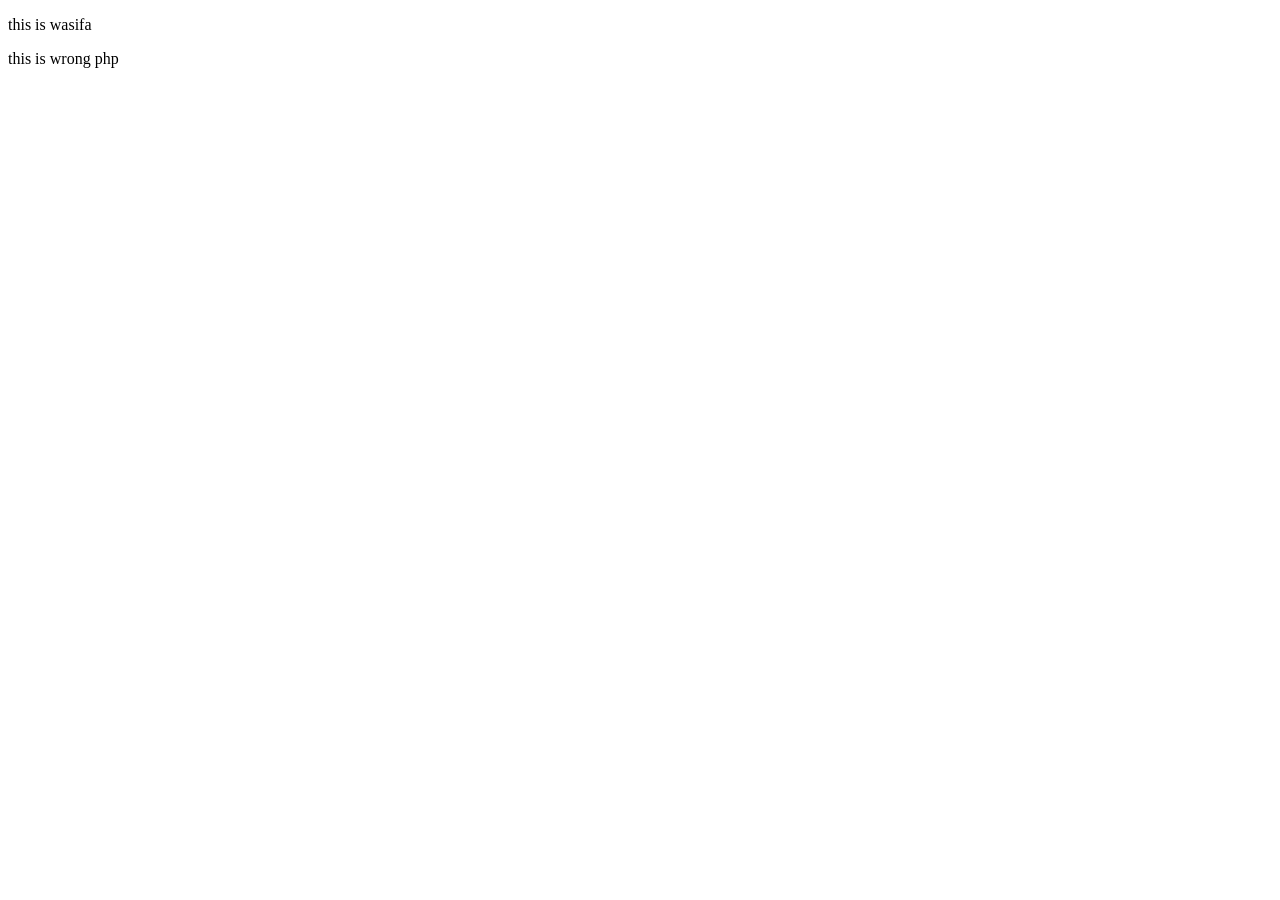
==== about.html @ ed136386 "update about page and add aziza page" ====
<!DOCTYPE html>
<html lang="en">
<head>
    <meta charset="UTF-8">
    <meta name="viewport" content="width=device-width, initial-scale=1.0">
    <title>Document</title>
</head>
<body>
    <p>this is wasifa</p>
    <p>this is wrong php</p>
</body>
</html>
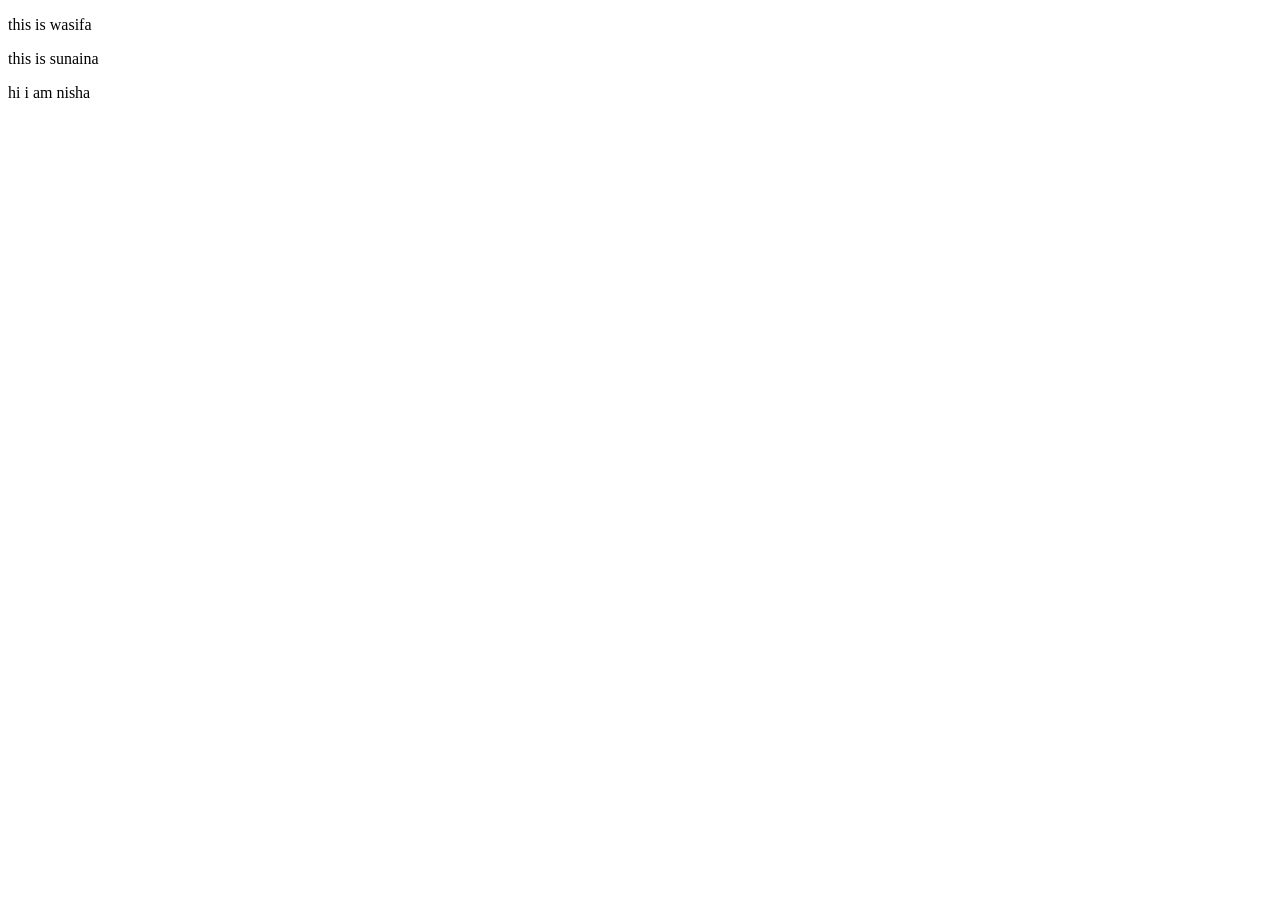
==== commit d1048e9e: "Merge branch 'nisha' of https://github.com/wasifahoque9-create/New_ecommerce into nisha" ====
--- a/about.html
+++ b/about.html
@@ -7,6 +7,11 @@
 </head>
 <body>
     <p>this is wasifa</p>
-    <p>this is wrong php</p>
+    <p>this is sunaina</p>
+    <div>
+        <p>
+            hi i am nisha
+        </p>
+    </div>
 </body>
 </html>
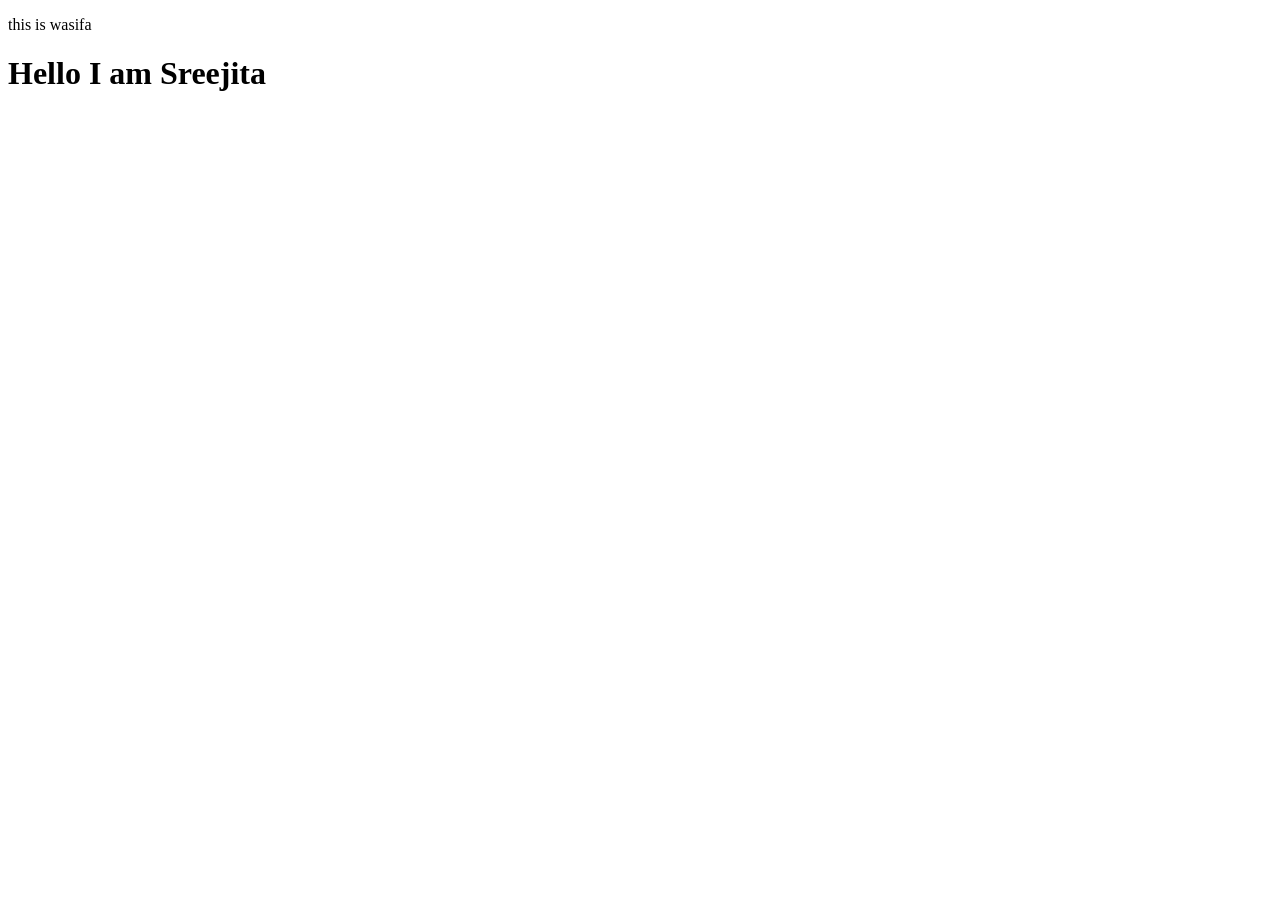
==== commit ec196f15: "Updated about page" ====
--- a/about.html
+++ b/about.html
@@ -7,11 +7,6 @@
 </head>
 <body>
     <p>this is wasifa</p>
-    <p>this is sunaina</p>
-    <div>
-        <p>
-            hi i am nisha
-        </p>
-    </div>
+    <h1>Hello I am Sreejita</h1>
 </body>
 </html>
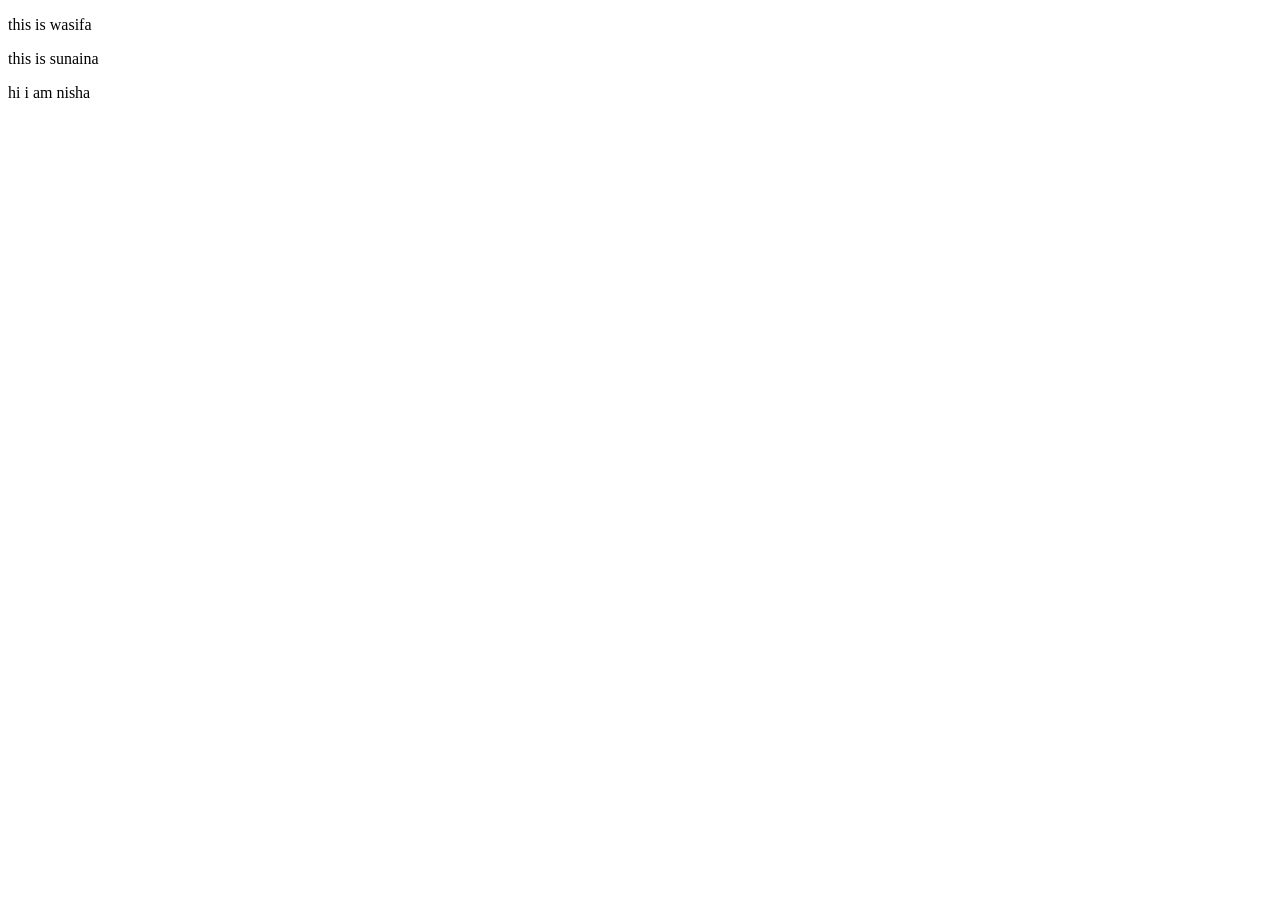
==== commit 13b0a808: "Merge branch 'development' into Sreejita" ====
--- a/about.html
+++ b/about.html
@@ -7,6 +7,11 @@
 </head>
 <body>
     <p>this is wasifa</p>
-    <h1>Hello I am Sreejita</h1>
+    <p>this is sunaina</p>
+    <div>
+        <p>
+            hi i am nisha
+        </p>
+    </div>
 </body>
 </html>
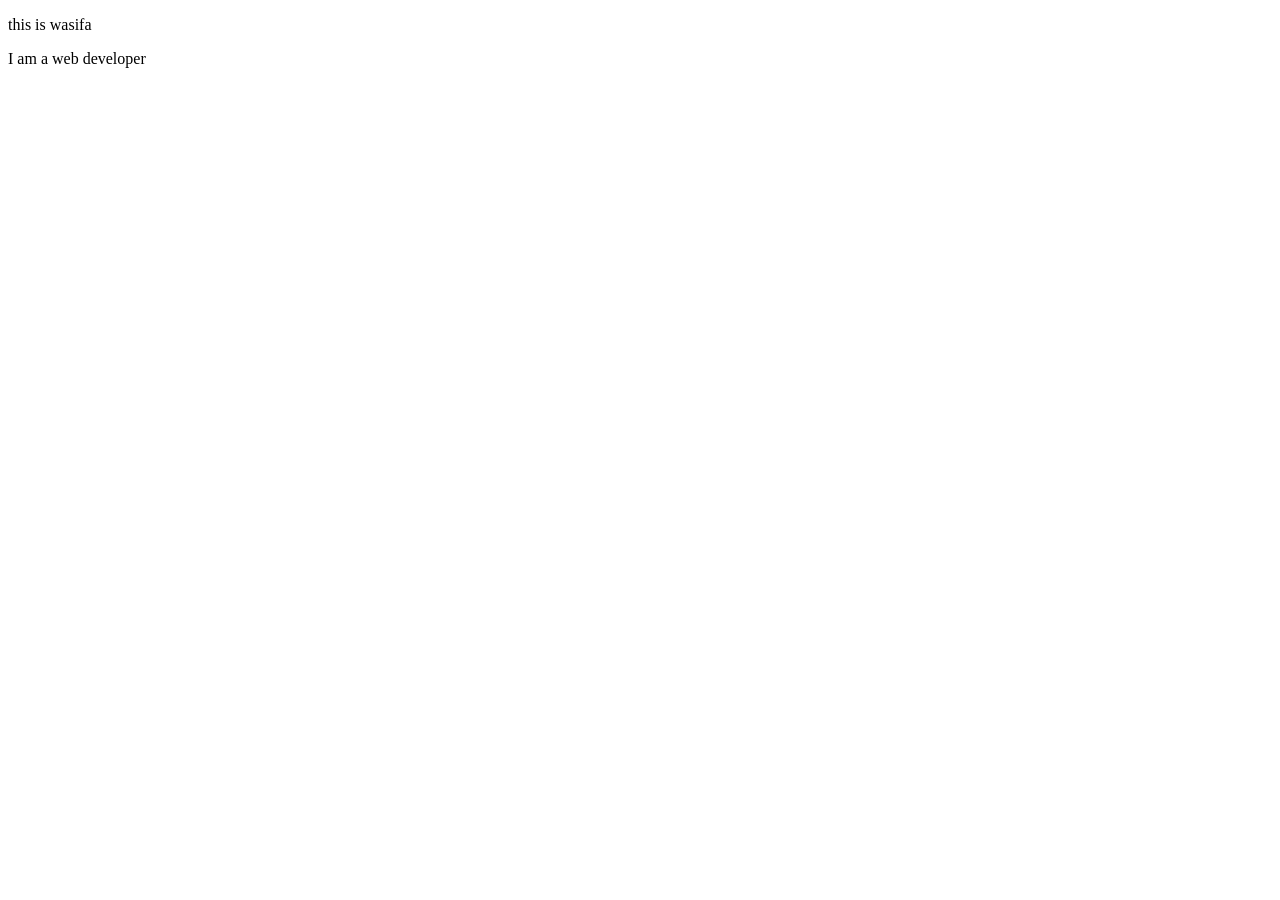
==== commit 1cdc7c4f: "create new blog page and link in index page" ====
--- a/about.html
+++ b/about.html
@@ -7,11 +7,6 @@
 </head>
 <body>
     <p>this is wasifa</p>
-    <p>this is sunaina</p>
-    <div>
-        <p>
-            hi i am nisha
-        </p>
-    </div>
+    <p>I am a web developer</p>
 </body>
 </html>
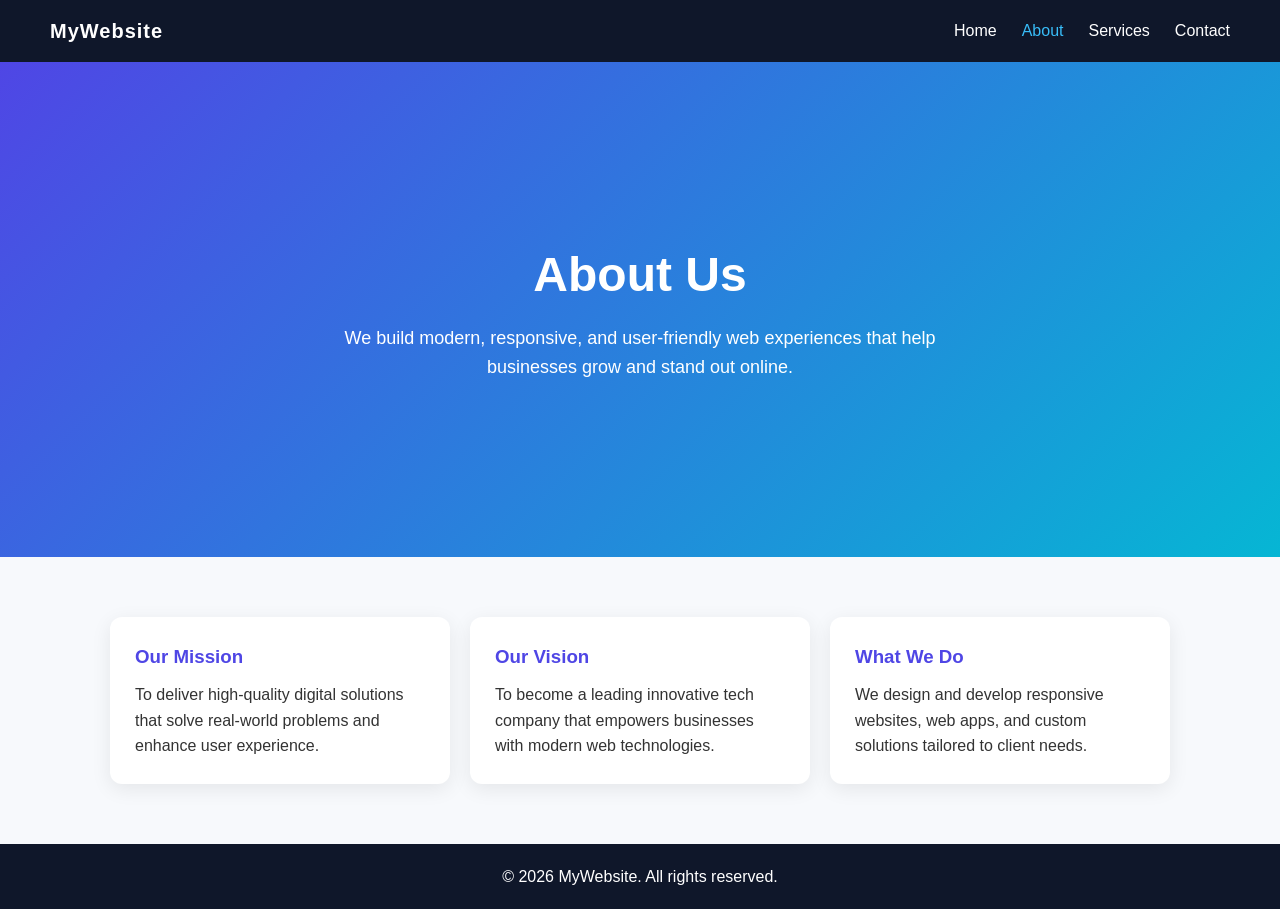
==== commit fae7b8f4: "created about file" ====
--- a/about.html
+++ b/about.html
@@ -1,12 +1,176 @@
 <!DOCTYPE html>
 <html lang="en">
 <head>
-    <meta charset="UTF-8">
-    <meta name="viewport" content="width=device-width, initial-scale=1.0">
-    <title>Document</title>
+<meta charset="UTF-8">
+<meta name="viewport" content="width=device-width, initial-scale=1.0">
+<title>About Us</title>
+
+<style>
+    * {
+        margin: 0;
+        padding: 0;
+        box-sizing: border-box;
+        font-family: "Segoe UI", sans-serif;
+    }
+
+    body {
+        background: #f7f9fc;
+        color: #333;
+        line-height: 1.6;
+    }
+
+    /* NAVBAR STYLE (for integration) */
+    .navbar {
+        display: flex;
+        justify-content: space-between;
+        align-items: center;
+        padding: 15px 50px;
+        background: #0f172a;
+        color: #fff;
+        position: sticky;
+        top: 0;
+        z-index: 1000;
+    }
+
+    .navbar .logo {
+        font-size: 20px;
+        font-weight: bold;
+        letter-spacing: 1px;
+    }
+
+    .navbar ul {
+        list-style: none;
+        display: flex;
+        gap: 25px;
+    }
+
+    .navbar ul li a {
+        color: #fff;
+        text-decoration: none;
+        transition: 0.3s;
+    }
+
+    .navbar ul li a:hover {
+        color: #38bdf8;
+    }
+
+    /* HERO SECTION */
+    .hero {
+        height: 55vh;
+        display: flex;
+        align-items: center;
+        justify-content: center;
+        text-align: center;
+        background: linear-gradient(135deg, #4f46e5, #06b6d4);
+        color: white;
+        padding: 20px;
+    }
+
+    .hero h1 {
+        font-size: 48px;
+        margin-bottom: 10px;
+    }
+
+    .hero p {
+        font-size: 18px;
+        max-width: 600px;
+    }
+
+    /* ABOUT CONTENT */
+    .about-container {
+        max-width: 1100px;
+        margin: 60px auto;
+        padding: 0 20px;
+        display: grid;
+        grid-template-columns: repeat(auto-fit, minmax(250px, 1fr));
+        gap: 20px;
+    }
+
+    .card {
+        background: white;
+        padding: 25px;
+        border-radius: 12px;
+        box-shadow: 0 5px 20px rgba(0,0,0,0.08);
+        transition: 0.3s ease;
+    }
+
+    .card:hover {
+        transform: translateY(-5px);
+    }
+
+    .card h3 {
+        margin-bottom: 10px;
+        color: #4f46e5;
+    }
+
+    /* FOOTER */
+    footer {
+        text-align: center;
+        padding: 20px;
+        background: #0f172a;
+        color: #fff;
+        margin-top: 50px;
+    }
+
+    /* RESPONSIVE */
+    @media (max-width: 768px) {
+        .navbar {
+            flex-direction: column;
+            gap: 10px;
+        }
+
+        .hero h1 {
+            font-size: 32px;
+        }
+    }
+</style>
 </head>
+
 <body>
-    <p>this is wasifa</p>
-    <p>I am a web developer</p>
+
+<!-- NAVBAR -->
+<div class="navbar">
+    <div class="logo">MyWebsite</div>
+    <ul>
+        <li><a href="index.html">Home</a></li>
+        <li><a href="about.html" style="color:#38bdf8;">About</a></li>
+        <li><a href="services.html">Services</a></li>
+        <li><a href="contact.html">Contact</a></li>
+    </ul>
+</div>
+
+<!-- HERO -->
+<section class="hero">
+    <div>
+        <h1>About Us</h1>
+        <p>We build modern, responsive, and user-friendly web experiences that help businesses grow and stand out online.</p>
+    </div>
+</section>
+
+<!-- ABOUT SECTION -->
+<section class="about-container">
+
+    <div class="card">
+        <h3>Our Mission</h3>
+        <p>To deliver high-quality digital solutions that solve real-world problems and enhance user experience.</p>
+    </div>
+
+    <div class="card">
+        <h3>Our Vision</h3>
+        <p>To become a leading innovative tech company that empowers businesses with modern web technologies.</p>
+    </div>
+
+    <div class="card">
+        <h3>What We Do</h3>
+        <p>We design and develop responsive websites, web apps, and custom solutions tailored to client needs.</p>
+    </div>
+
+</section>
+
+<!-- FOOTER -->
+<footer>
+    © 2026 MyWebsite. All rights reserved.
+</footer>
+
 </body>
 </html>
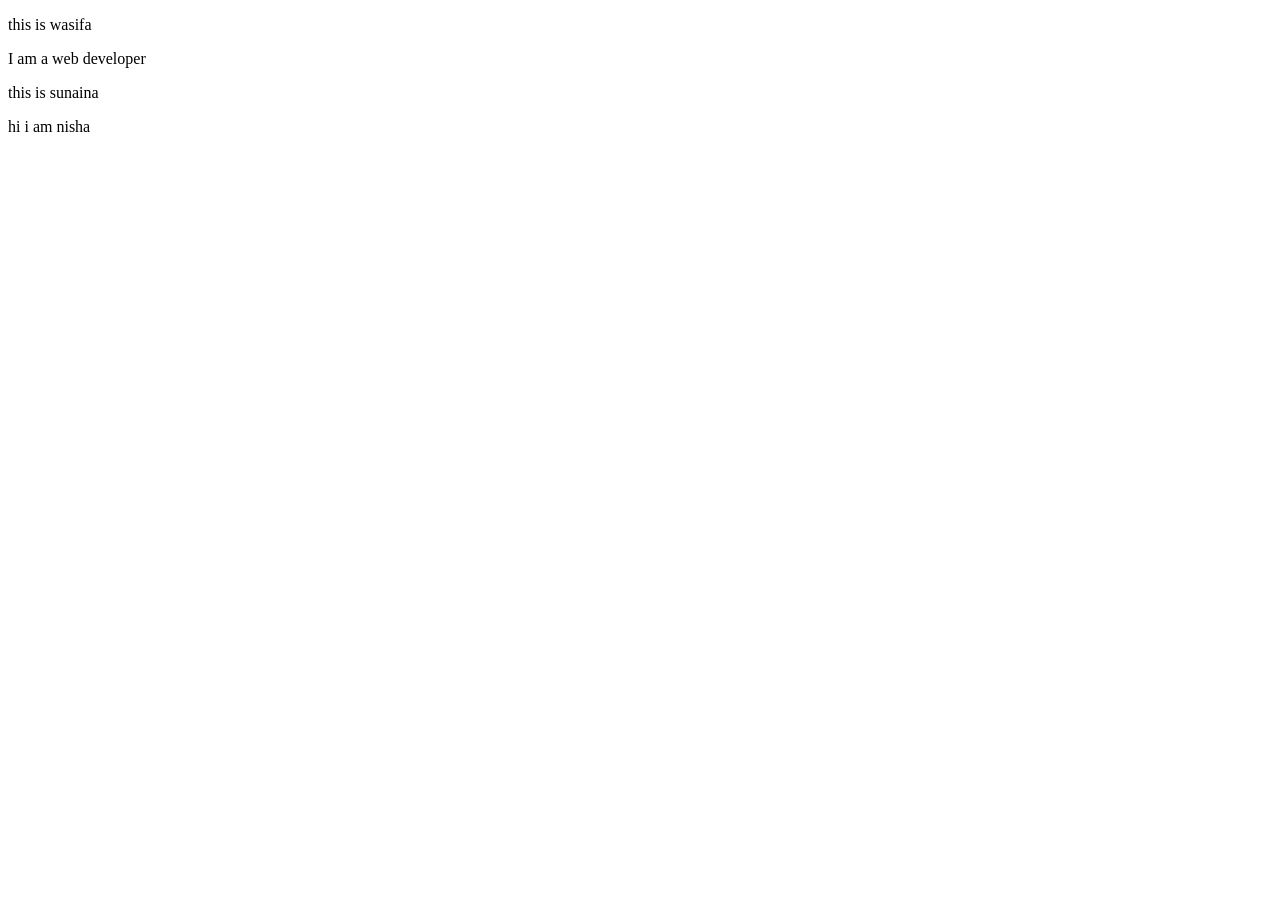
==== commit f63baf2c: "Merge branch 'development' into kashpia" ====
--- a/about.html
+++ b/about.html
@@ -1,176 +1,18 @@
 <!DOCTYPE html>
 <html lang="en">
 <head>
-<meta charset="UTF-8">
-<meta name="viewport" content="width=device-width, initial-scale=1.0">
-<title>About Us</title>
-
-<style>
-    * {
-        margin: 0;
-        padding: 0;
-        box-sizing: border-box;
-        font-family: "Segoe UI", sans-serif;
-    }
-
-    body {
-        background: #f7f9fc;
-        color: #333;
-        line-height: 1.6;
-    }
-
-    /* NAVBAR STYLE (for integration) */
-    .navbar {
-        display: flex;
-        justify-content: space-between;
-        align-items: center;
-        padding: 15px 50px;
-        background: #0f172a;
-        color: #fff;
-        position: sticky;
-        top: 0;
-        z-index: 1000;
-    }
-
-    .navbar .logo {
-        font-size: 20px;
-        font-weight: bold;
-        letter-spacing: 1px;
-    }
-
-    .navbar ul {
-        list-style: none;
-        display: flex;
-        gap: 25px;
-    }
-
-    .navbar ul li a {
-        color: #fff;
-        text-decoration: none;
-        transition: 0.3s;
-    }
-
-    .navbar ul li a:hover {
-        color: #38bdf8;
-    }
-
-    /* HERO SECTION */
-    .hero {
-        height: 55vh;
-        display: flex;
-        align-items: center;
-        justify-content: center;
-        text-align: center;
-        background: linear-gradient(135deg, #4f46e5, #06b6d4);
-        color: white;
-        padding: 20px;
-    }
-
-    .hero h1 {
-        font-size: 48px;
-        margin-bottom: 10px;
-    }
-
-    .hero p {
-        font-size: 18px;
-        max-width: 600px;
-    }
-
-    /* ABOUT CONTENT */
-    .about-container {
-        max-width: 1100px;
-        margin: 60px auto;
-        padding: 0 20px;
-        display: grid;
-        grid-template-columns: repeat(auto-fit, minmax(250px, 1fr));
-        gap: 20px;
-    }
-
-    .card {
-        background: white;
-        padding: 25px;
-        border-radius: 12px;
-        box-shadow: 0 5px 20px rgba(0,0,0,0.08);
-        transition: 0.3s ease;
-    }
-
-    .card:hover {
-        transform: translateY(-5px);
-    }
-
-    .card h3 {
-        margin-bottom: 10px;
-        color: #4f46e5;
-    }
-
-    /* FOOTER */
-    footer {
-        text-align: center;
-        padding: 20px;
-        background: #0f172a;
-        color: #fff;
-        margin-top: 50px;
-    }
-
-    /* RESPONSIVE */
-    @media (max-width: 768px) {
-        .navbar {
-            flex-direction: column;
-            gap: 10px;
-        }
-
-        .hero h1 {
-            font-size: 32px;
-        }
-    }
-</style>
+    <meta charset="UTF-8">
+    <meta name="viewport" content="width=device-width, initial-scale=1.0">
+    <title>Document</title>
 </head>
-
 <body>
-
-<!-- NAVBAR -->
-<div class="navbar">
-    <div class="logo">MyWebsite</div>
-    <ul>
-        <li><a href="index.html">Home</a></li>
-        <li><a href="about.html" style="color:#38bdf8;">About</a></li>
-        <li><a href="services.html">Services</a></li>
-        <li><a href="contact.html">Contact</a></li>
-    </ul>
-</div>
-
-<!-- HERO -->
-<section class="hero">
+    <p>this is wasifa</p>
+    <p>I am a web developer</p>
+    <p>this is sunaina</p>
     <div>
-        <h1>About Us</h1>
-        <p>We build modern, responsive, and user-friendly web experiences that help businesses grow and stand out online.</p>
+        <p>
+            hi i am nisha
+        </p>
     </div>
-</section>
-
-<!-- ABOUT SECTION -->
-<section class="about-container">
-
-    <div class="card">
-        <h3>Our Mission</h3>
-        <p>To deliver high-quality digital solutions that solve real-world problems and enhance user experience.</p>
-    </div>
-
-    <div class="card">
-        <h3>Our Vision</h3>
-        <p>To become a leading innovative tech company that empowers businesses with modern web technologies.</p>
-    </div>
-
-    <div class="card">
-        <h3>What We Do</h3>
-        <p>We design and develop responsive websites, web apps, and custom solutions tailored to client needs.</p>
-    </div>
-
-</section>
-
-<!-- FOOTER -->
-<footer>
-    © 2026 MyWebsite. All rights reserved.
-</footer>
-
 </body>
 </html>
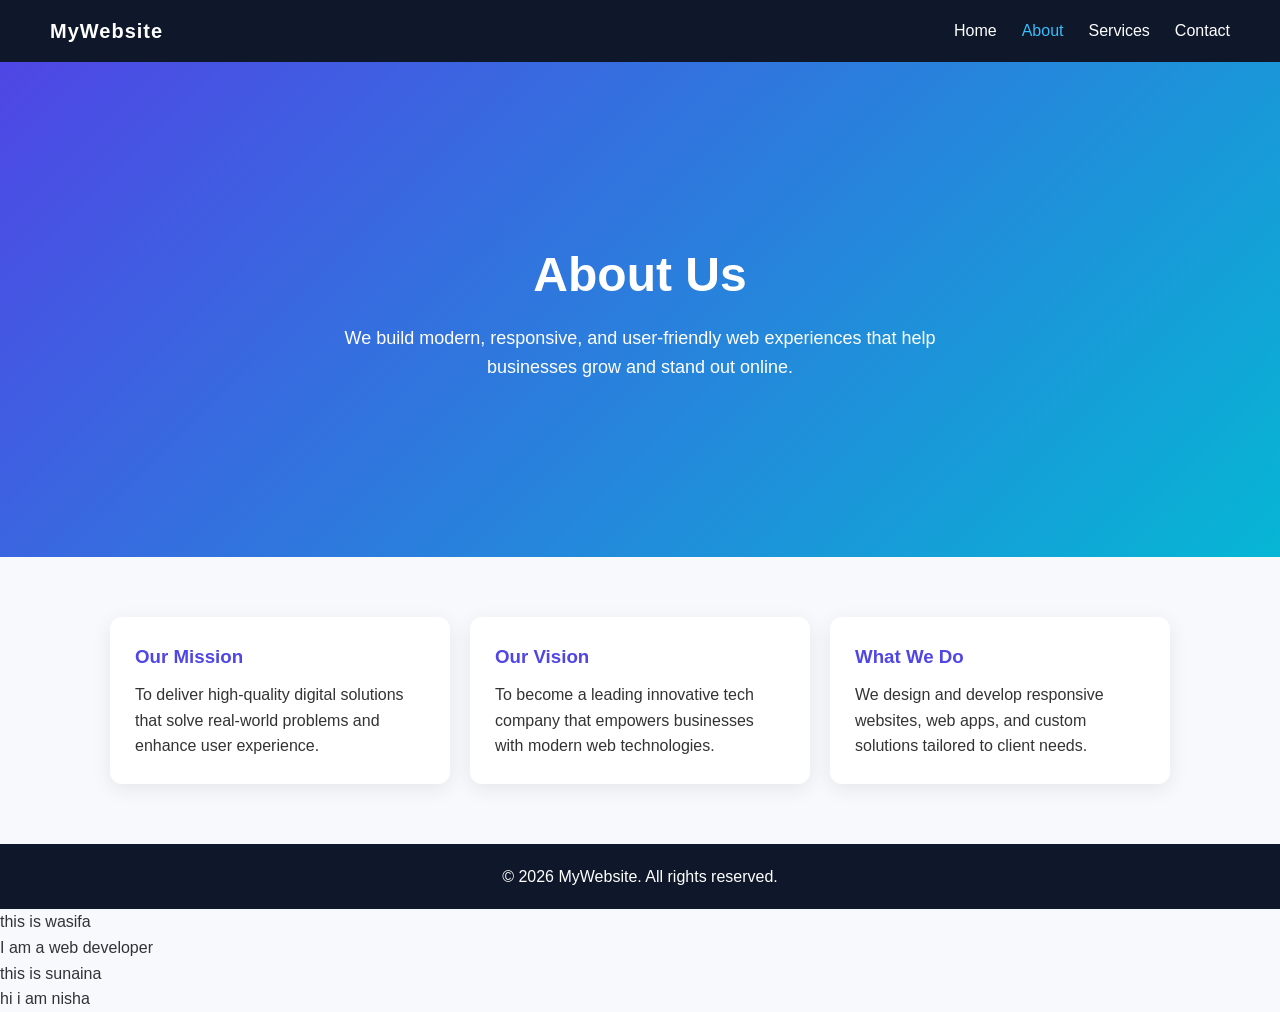
==== commit d03a802e: "Merge branch 'development' into aziza" ====
--- a/about.html
+++ b/about.html
@@ -1,11 +1,177 @@
 <!DOCTYPE html>
 <html lang="en">
 <head>
-    <meta charset="UTF-8">
-    <meta name="viewport" content="width=device-width, initial-scale=1.0">
-    <title>Document</title>
+<meta charset="UTF-8">
+<meta name="viewport" content="width=device-width, initial-scale=1.0">
+<title>About Us</title>
+
+<style>
+    * {
+        margin: 0;
+        padding: 0;
+        box-sizing: border-box;
+        font-family: "Segoe UI", sans-serif;
+    }
+
+    body {
+        background: #f7f9fc;
+        color: #333;
+        line-height: 1.6;
+    }
+
+    /* NAVBAR STYLE (for integration) */
+    .navbar {
+        display: flex;
+        justify-content: space-between;
+        align-items: center;
+        padding: 15px 50px;
+        background: #0f172a;
+        color: #fff;
+        position: sticky;
+        top: 0;
+        z-index: 1000;
+    }
+
+    .navbar .logo {
+        font-size: 20px;
+        font-weight: bold;
+        letter-spacing: 1px;
+    }
+
+    .navbar ul {
+        list-style: none;
+        display: flex;
+        gap: 25px;
+    }
+
+    .navbar ul li a {
+        color: #fff;
+        text-decoration: none;
+        transition: 0.3s;
+    }
+
+    .navbar ul li a:hover {
+        color: #38bdf8;
+    }
+
+    /* HERO SECTION */
+    .hero {
+        height: 55vh;
+        display: flex;
+        align-items: center;
+        justify-content: center;
+        text-align: center;
+        background: linear-gradient(135deg, #4f46e5, #06b6d4);
+        color: white;
+        padding: 20px;
+    }
+
+    .hero h1 {
+        font-size: 48px;
+        margin-bottom: 10px;
+    }
+
+    .hero p {
+        font-size: 18px;
+        max-width: 600px;
+    }
+
+    /* ABOUT CONTENT */
+    .about-container {
+        max-width: 1100px;
+        margin: 60px auto;
+        padding: 0 20px;
+        display: grid;
+        grid-template-columns: repeat(auto-fit, minmax(250px, 1fr));
+        gap: 20px;
+    }
+
+    .card {
+        background: white;
+        padding: 25px;
+        border-radius: 12px;
+        box-shadow: 0 5px 20px rgba(0,0,0,0.08);
+        transition: 0.3s ease;
+    }
+
+    .card:hover {
+        transform: translateY(-5px);
+    }
+
+    .card h3 {
+        margin-bottom: 10px;
+        color: #4f46e5;
+    }
+
+    /* FOOTER */
+    footer {
+        text-align: center;
+        padding: 20px;
+        background: #0f172a;
+        color: #fff;
+        margin-top: 50px;
+    }
+
+    /* RESPONSIVE */
+    @media (max-width: 768px) {
+        .navbar {
+            flex-direction: column;
+            gap: 10px;
+        }
+
+        .hero h1 {
+            font-size: 32px;
+        }
+    }
+</style>
 </head>
+
 <body>
+
+<!-- NAVBAR -->
+<div class="navbar">
+    <div class="logo">MyWebsite</div>
+    <ul>
+        <li><a href="index.html">Home</a></li>
+        <li><a href="about.html" style="color:#38bdf8;">About</a></li>
+        <li><a href="services.html">Services</a></li>
+        <li><a href="contact.html">Contact</a></li>
+    </ul>
+</div>
+
+<!-- HERO -->
+<section class="hero">
+    <div>
+        <h1>About Us</h1>
+        <p>We build modern, responsive, and user-friendly web experiences that help businesses grow and stand out online.</p>
+    </div>
+</section>
+
+<!-- ABOUT SECTION -->
+<section class="about-container">
+
+    <div class="card">
+        <h3>Our Mission</h3>
+        <p>To deliver high-quality digital solutions that solve real-world problems and enhance user experience.</p>
+    </div>
+
+    <div class="card">
+        <h3>Our Vision</h3>
+        <p>To become a leading innovative tech company that empowers businesses with modern web technologies.</p>
+    </div>
+
+    <div class="card">
+        <h3>What We Do</h3>
+        <p>We design and develop responsive websites, web apps, and custom solutions tailored to client needs.</p>
+    </div>
+
+</section>
+
+<!-- FOOTER -->
+<footer>
+    © 2026 MyWebsite. All rights reserved.
+</footer>
+
     <p>this is wasifa</p>
     <p>I am a web developer</p>
     <p>this is sunaina</p>
